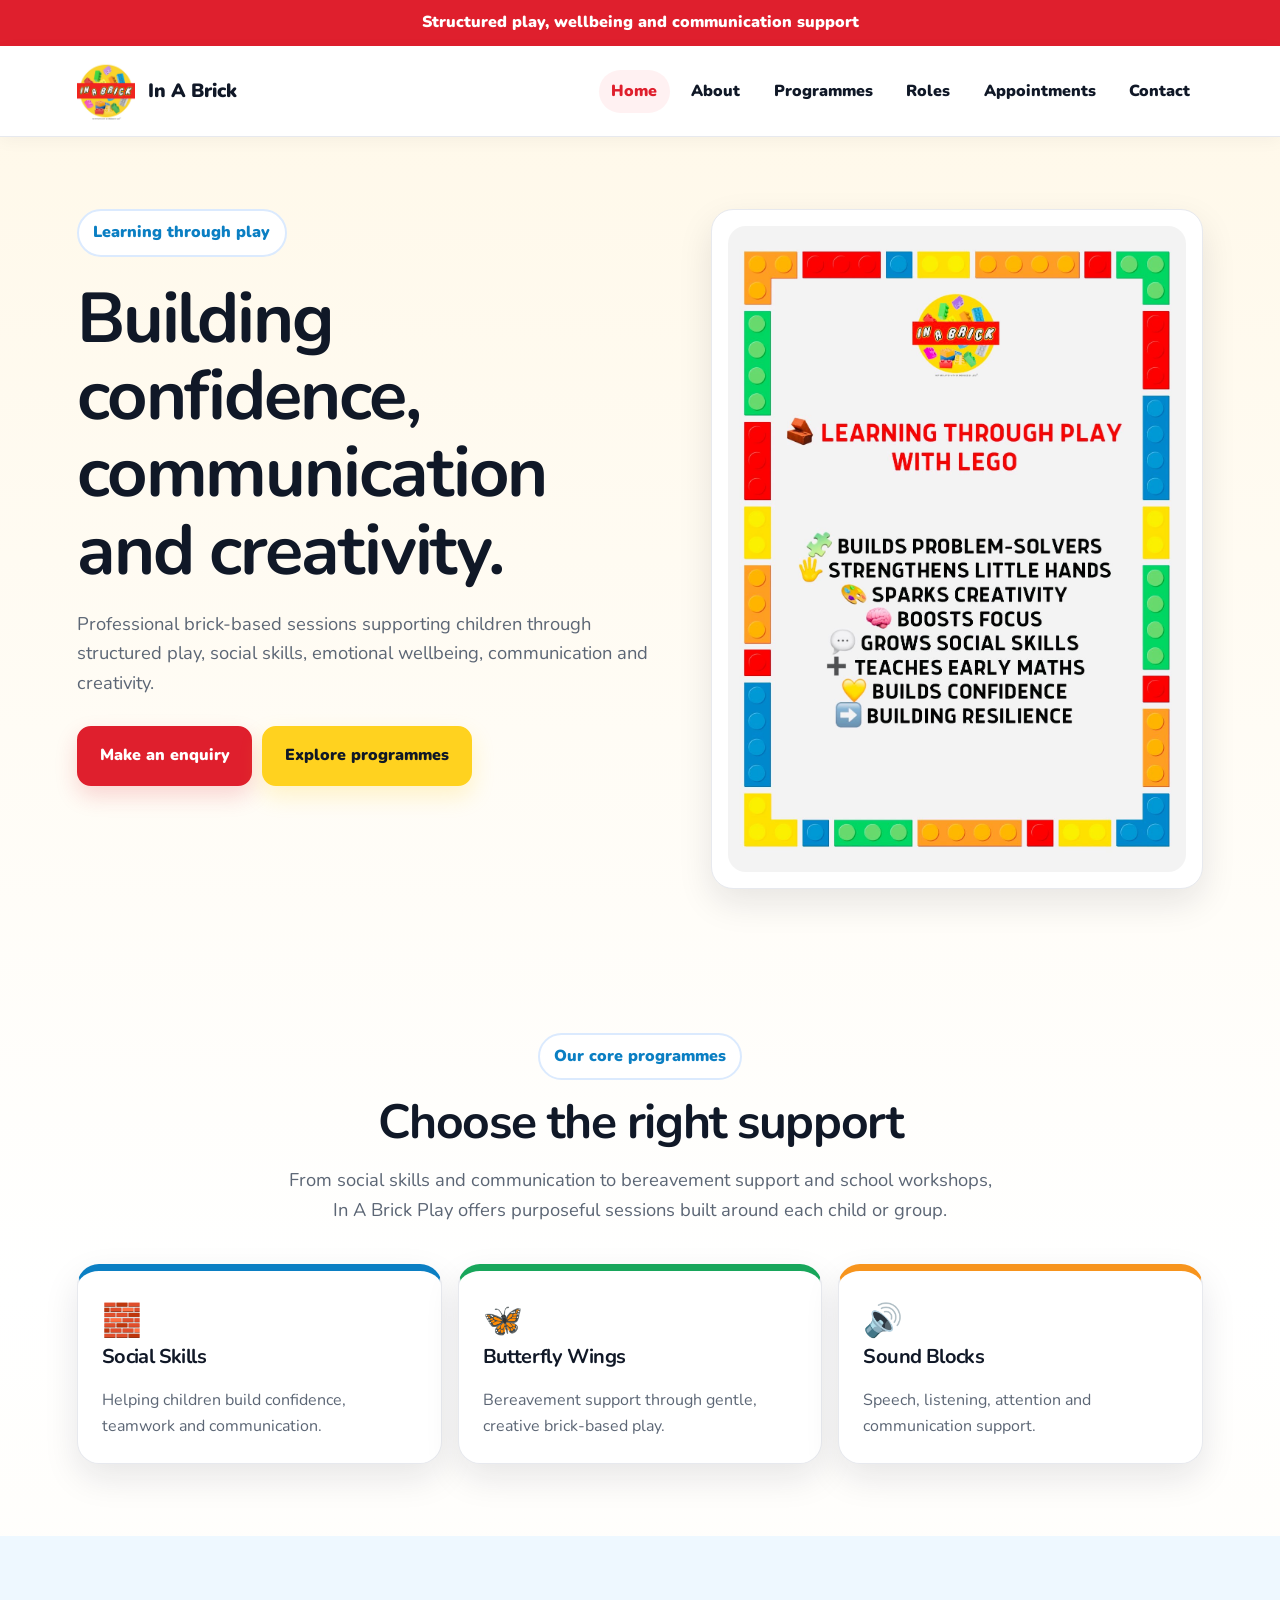
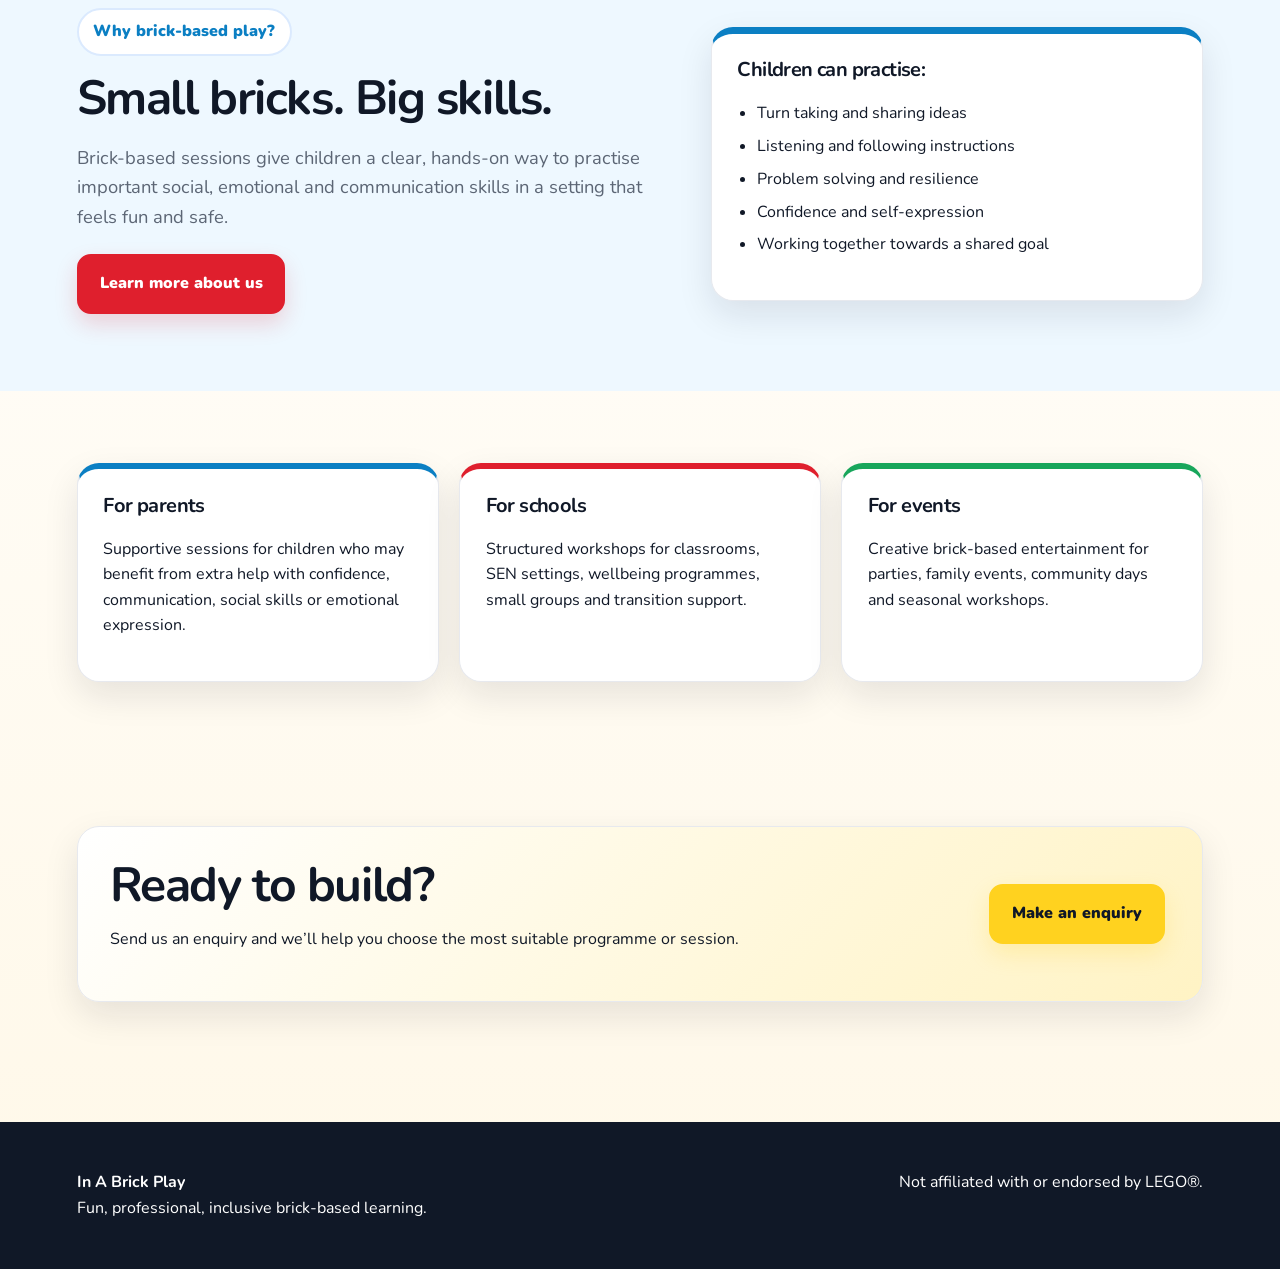
==== index.html @ c6fe09a6 "Update index.html" ====
<!doctype html>
<html lang="en">
<head>
  <title>In A Brick Play | Learning Through Play</title>
  <meta charset="utf-8">
  <meta name="viewport" content="width=device-width,initial-scale=1">
  <link rel="stylesheet" href="assets/style.css">
  <script defer src="assets/script.js"></script>
</head>

<body>
  <div class="topbar">Structured play, wellbeing and communication support</div>

  <nav class="nav">
    <a class="brand" href="index.html">
      <img src="assets/images/logo.jpg" alt="In A Brick logo">
      In A Brick
    </a>

    <div class="navlinks">
      <a class="active" href="index.html">Home</a>
      <a href="about.html">About</a>
      <a href="programmes.html">Programmes</a>
      <a href="roles.html">Roles</a>
      <a href="appointments.html">Appointments</a>
      <a href="contact.html">Contact</a>
    </div>
  </nav>

  <main>
    <section class="hero home-hero">
      <div class="hero-grid">
        <div>
          <span class="badge">Learning through play</span>
          <h1>Building confidence, communication and creativity.</h1>
          <p class="lead">
            Professional brick-based sessions supporting children through structured play,
            social skills, emotional wellbeing, communication and creativity.
          </p>

          <div class="booking-actions">
            <a class="btn" href="appointments.html">Make an enquiry</a>
            <a class="btn yellow" href="programmes.html">Explore programmes</a>
          </div>
        </div>

        <div class="hero-card">
          <img src="assets/images/benefits.jpg" alt="Learning through play with bricks">
        </div>
      </div>
    </section>

    <section class="section">
      <div class="wrap center">
        <span class="badge">Our core programmes</span>
        <h2>Choose the right support</h2>
        <p class="lead" style="margin:auto">
          From social skills and communication to bereavement support and school workshops,
          In A Brick Play offers purposeful sessions built around each child or group.
        </p>

        <div class="programme-card-grid">
          <a class="programme-card blue" href="programmes.html#social">
            <span>🧱</span>
            <h3>Social Skills</h3>
            <p>Helping children build confidence, teamwork and communication.</p>
          </a>

          <a class="programme-card green" href="programmes.html#butterfly">
            <span>🦋</span>
            <h3>Butterfly Wings</h3>
            <p>Bereavement support through gentle, creative brick-based play.</p>
          </a>

          <a class="programme-card orange" href="programmes.html#sound">
            <span>🔊</span>
            <h3>Sound Blocks</h3>
            <p>Speech, listening, attention and communication support.</p>
          </a>
        </div>
      </div>
    </section>

    <section class="section soft-blue">
      <div class="wrap detail-grid">
        <div>
          <span class="badge">Why brick-based play?</span>
          <h2>Small bricks. Big skills.</h2>
          <p class="lead">
            Brick-based sessions give children a clear, hands-on way to practise important
            social, emotional and communication skills in a setting that feels fun and safe.
          </p>

          <a class="btn" href="about.html">Learn more about us</a>
        </div>

        <div class="detail-panel">
          <h3>Children can practise:</h3>
          <ul class="clean">
            <li>Turn taking and sharing ideas</li>
            <li>Listening and following instructions</li>
            <li>Problem solving and resilience</li>
            <li>Confidence and self-expression</li>
            <li>Working together towards a shared goal</li>
          </ul>
        </div>
      </div>
    </section>

    <section class="section">
      <div class="wrap">
        <div class="grid">
          <div class="card">
            <h3>For parents</h3>
            <p>
              Supportive sessions for children who may benefit from extra help with
              confidence, communication, social skills or emotional expression.
            </p>
          </div>

          <div class="card">
            <h3>For schools</h3>
            <p>
              Structured workshops for classrooms, SEN settings, wellbeing programmes,
              small groups and transition support.
            </p>
          </div>

          <div class="card">
            <h3>For events</h3>
            <p>
              Creative brick-based entertainment for parties, family events, community days
              and seasonal workshops.
            </p>
          </div>
        </div>
      </div>
    </section>

    <section class="section">
      <div class="wrap cta">
        <div>
          <h2>Ready to build?</h2>
          <p>
            Send us an enquiry and we’ll help you choose the most suitable programme or session.
          </p>
        </div>

        <a class="btn yellow" href="appointments.html">Make an enquiry</a>
      </div>
    </section>
  </main>

  <footer class="footer">
    <div class="wrap">
      <div>
        <strong>In A Brick Play</strong><br>
        Fun, professional, inclusive brick-based learning.
      </div>
      <div>
        Not affiliated with or endorsed by LEGO®.
      </div>
    </div>
  </footer>
</body>
</html>
---- assets/style.css ----
@import url('https://fonts.googleapis.com/css2?family=Nunito:wght@400;600;700;800;900&display=swap');

:root{
  --red:#df1f2d;
  --blue:#0b7fc3;
  --yellow:#ffd21f;
  --green:#18a65b;
  --orange:#f7941d;
  --ink:#101827;
  --muted:#5c6675;
  --cream:#fff8e8;
  --white:#ffffff;
  --border:#e7e9ee;
  --shadow:0 14px 35px rgba(16,24,39,.10);
  --radius:22px;
}

*{box-sizing:border-box}

body{
  margin:0;
  font-family:'Nunito',Arial,sans-serif;
  color:var(--ink);
  background:linear-gradient(180deg,#fff8e8 0%,#ffffff 45%,#fff8e8 100%);
  line-height:1.6;
}

.topbar{
  background:var(--red);
  color:#fff;
  text-align:center;
  padding:.65rem 1rem;
  font-weight:900;
}

.nav{
  background:#fff;
  border-bottom:1px solid var(--border);
  padding:1rem 6%;
  display:flex;
  justify-content:space-between;
  align-items:center;
  position:sticky;
  top:0;
  z-index:10;
  box-shadow:0 4px 16px rgba(16,24,39,.04);
}

.brand{
  display:flex;
  align-items:center;
  gap:.8rem;
  color:var(--ink);
  text-decoration:none;
  font-size:1.2rem;
  font-weight:900;
}

.brand img{
  width:58px;
  height:58px;
  object-fit:contain;
}

.navlinks{
  display:flex;
  gap:.5rem;
  flex-wrap:wrap;
}

.navlinks a{
  color:var(--ink);
  text-decoration:none;
  font-weight:900;
  padding:.55rem .8rem;
  border-radius:999px;
}

.navlinks a:hover,
.navlinks .active{
  background:#fff1f2;
  color:var(--red);
}

.hero,
.section{
  padding:4.5rem 6%;
}

.wrap{
  max-width:1180px;
  margin:auto;
}

.center{text-align:center}

.hero-grid,
.booking-layout,
.contact-layout{
  display:grid;
  grid-template-columns:1.1fr .9fr;
  gap:2rem;
  align-items:start;
}

.grid{
  display:grid;
  grid-template-columns:repeat(3,1fr);
  gap:1.25rem;
}

.badge{
  display:inline-flex;
  background:#fff;
  color:var(--blue);
  border:2px solid #dbeafe;
  padding:.55rem .9rem;
  border-radius:999px;
  font-weight:900;
  margin-bottom:1rem;
}

h1,h2,h3{
  line-height:1.1;
  letter-spacing:-.03em;
}

h1{
  font-size:clamp(2.4rem,5.5vw,4.8rem);
  margin:.5rem 0 1rem;
}

h2{
  font-size:clamp(1.9rem,4vw,3rem);
  margin:0 0 1rem;
}

h3{
  font-size:1.25rem;
  margin-top:0;
}

.lead{
  color:var(--muted);
  font-size:1.15rem;
  max-width:720px;
}

.btn{
  display:inline-flex;
  align-items:center;
  justify-content:center;
  padding:.95rem 1.3rem;
  border-radius:14px;
  background:var(--red);
  color:#fff;
  text-decoration:none;
  font-weight:900;
  border:2px solid var(--red);
  box-shadow:0 10px 22px rgba(223,31,45,.18);
  margin:.3rem .35rem .3rem 0;
  cursor:pointer;
}

.btn.yellow{
  background:var(--yellow);
  color:var(--ink);
  border-color:var(--yellow);
  box-shadow:0 10px 22px rgba(255,210,31,.22);
}

.btn:hover{
  transform:translateY(-2px);
}

.card,
.hero-card,
.cta,
.enquiry-form,
.note{
  background:var(--white);
  border:1px solid var(--border);
  border-radius:var(--radius);
  box-shadow:var(--shadow);
}

.card{
  padding:1.6rem;
  border-top:6px solid var(--blue);
}

.card:nth-child(2){border-top-color:var(--red)}
.card:nth-child(3){border-top-color:var(--green)}
.card:nth-child(4){border-top-color:var(--yellow)}
.card:nth-child(5){border-top-color:var(--orange)}
.card:nth-child(6){border-top-color:var(--blue)}

.feature-card{
  border-top-color:var(--yellow);
}

.hero-card{
  padding:1rem;
  overflow:hidden;
}

.hero-card img,
main img{
  width:100%;
  height:auto;
  display:block;
  border-radius:18px;
}

.cta{
  padding:2rem;
  display:flex;
  justify-content:space-between;
  align-items:center;
  gap:1.5rem;
  background:linear-gradient(135deg,#ffffff,#fff3c4);
}

.note{
  background:#fff7d6;
  border-left:6px solid var(--yellow);
  padding:1rem 1.2rem;
  border-radius:16px;
  max-width:760px;
  margin-top:1.5rem;
}

.booking-actions{
  margin:1.5rem 0;
}

.clean{
  padding-left:1.2rem;
}

.clean li{
  margin:.45rem 0;
}

.contact-list{
  display:grid;
  gap:.9rem;
  margin:1.75rem 0;
}

.contact-pill{
  display:flex;
  align-items:center;
  gap:1rem;
  background:#fff;
  border:1px solid var(--border);
  border-radius:18px;
  padding:1rem;
  text-decoration:none;
  color:var(--ink);
  box-shadow:0 10px 24px rgba(16,24,39,.07);
  max-width:560px;
  font-weight:800;
}

.contact-pill:hover{
  transform:translateY(-2px);
  border-color:var(--red);
}

.icon{
  width:38px;
  height:38px;
  border-radius:50%;
  display:inline-flex;
  align-items:center;
  justify-content:center;
  background:#fff1f2;
  color:var(--red);
  font-weight:900;
  flex:none;
}

.enquiry-form{
  max-width:860px;
  margin:3rem auto 0;
  padding:2rem;
}

.form-grid{
  display:grid;
  grid-template-columns:1fr 1fr;
  gap:1rem;
}

.enquiry-form input,
.enquiry-form select,
.enquiry-form textarea{
  width:100%;
  border:1px solid var(--border);
  border-radius:14px;
  padding:.95rem 1rem;
  font-family:inherit;
  font-size:1rem;
  background:#fff;
}

.enquiry-form textarea{
  min-height:140px;
  resize:vertical;
  grid-column:1 / -1;
}

.enquiry-form button{
  width:100%;
  margin-top:1rem;
}

.footer{
  background:var(--ink);
  color:#fff;
  padding:3rem 6%;
  margin-top:3rem;
}

.footer .wrap{
  display:flex;
  justify-content:space-between;
  gap:2rem;
  flex-wrap:wrap;
}

.footer a{
  color:#fff;
}

.social-links{
  display:flex;
  flex-wrap:wrap;
  gap:.75rem;
  margin-top:1rem;
}

.social-link{
  background:rgba(255,255,255,.08);
  border:1px solid rgba(255,255,255,.16);
  color:#fff;
  text-decoration:none;
  padding:.65rem .9rem;
  border-radius:999px;
  font-weight:800;
}

@media(max-width:800px){
  .nav{
    position:relative;
    flex-direction:column;
    align-items:flex-start;
    padding:1rem 1.25rem;
  }

  .brand img{
    width:46px;
    height:46px;
  }

  .navlinks{
    width:100%;
    display:grid;
    grid-template-columns:repeat(2,1fr);
    gap:.45rem;
  }

  .navlinks a{
    padding:.45rem 0;
  }

  .hero,
  .section{
    padding:3rem 1.25rem;
  }

  .hero-grid,
  .booking-layout,
  .contact-layout,
  .grid,
  .form-grid{
    grid-template-columns:1fr;
  }

  h1{font-size:2.45rem}
  h2{font-size:2rem}

  .cta{
    flex-direction:column;
    align-items:flex-start;
  }

  .enquiry-form{
    padding:1.4rem;
  }
}
.programme-highlight {
  padding-top: 3rem;
  padding-bottom: 3rem;
}

.programme-feature {
  display: grid;
  grid-template-columns: 1fr 0.85fr;
  gap: 2rem;
  align-items: center;
}

.butterfly {
  background: linear-gradient(135deg, #f0f8ff 0%, #fff8e8 45%, #fff3c4 100%);
}

.badge.blue {
  color: var(--blue);
  border-color: #bfdbfe;
  background: #eff6ff;
}

.mini-grid {
  display: flex;
  flex-wrap: wrap;
  gap: 0.65rem;
  margin: 1.5rem 0;
}

.mini-card {
  background: #ffffff;
  border: 1px solid var(--border);
  border-radius: 999px;
  padding: 0.6rem 0.9rem;
  font-weight: 900;
  box-shadow: 0 8px 18px rgba(16,24,39,.07);
}

.sound-card {
  border-top-color: var(--blue);
  background: linear-gradient(180deg, #ffffff 0%, #eef8ff 100%);
}

@media(max-width:800px) {
  .programme-feature {
    grid-template-columns: 1fr;
  }
}
.programme-card-grid{
  display:grid;
  grid-template-columns:repeat(3,1fr);
  gap:1rem;
  margin-top:2.5rem;
}

.programme-card{
  background:#fff;
  border:1px solid var(--border);
  border-radius:22px;
  padding:1.5rem;
  text-align:left;
  text-decoration:none;
  color:var(--ink);
  box-shadow:var(--shadow);
  border-top:7px solid var(--blue);
}

.programme-card span{
  font-size:2rem;
}

.programme-card p{
  color:var(--muted);
  margin-bottom:0;
}

.programme-card:hover{
  transform:translateY(-3px);
}

.programme-card.green{border-top-color:var(--green)}
.programme-card.orange{border-top-color:var(--orange)}
.programme-card.yellow{border-top-color:var(--yellow)}
.programme-card.red{border-top-color:var(--red)}
.programme-card.navy{border-top-color:var(--ink)}

.programme-detail{
  padding-top:3.5rem;
  padding-bottom:3.5rem;
}

.detail-grid{
  display:grid;
  grid-template-columns:1.1fr .9fr;
  gap:2rem;
  align-items:center;
}

.detail-panel{
  background:#fff;
  border:1px solid var(--border);
  border-radius:22px;
  padding:1.6rem;
  box-shadow:var(--shadow);
  border-top:7px solid var(--blue);
}

.orange-panel{
  border-top-color:var(--orange);
}

.soft-blue{
  background:#eef8ff;
}

.soft-yellow{
  background:#fff8df;
}

.poster-frame{
  max-width:360px;
  margin:0 auto;
  background:#fff;
  padding:.8rem;
  border-radius:22px;
  box-shadow:var(--shadow);
  border:1px solid var(--border);
}

.poster-frame img{
  width:100%;
  height:auto;
  border-radius:16px;
  display:block;
}

.resource-grid{
  display:grid;
  grid-template-columns:repeat(2,1fr);
  gap:.75rem;
  margin:1.5rem 0;
}

.resource-grid div{
  background:#fff;
  border:1px solid var(--border);
  border-radius:14px;
  padding:.85rem 1rem;
  font-weight:900;
}

@media(max-width:800px){
  .programme-card-grid,
  .detail-grid,
  .resource-grid{
    grid-template-columns:1fr;
  }

  .poster-frame{
    max-width:300px;
  }
}
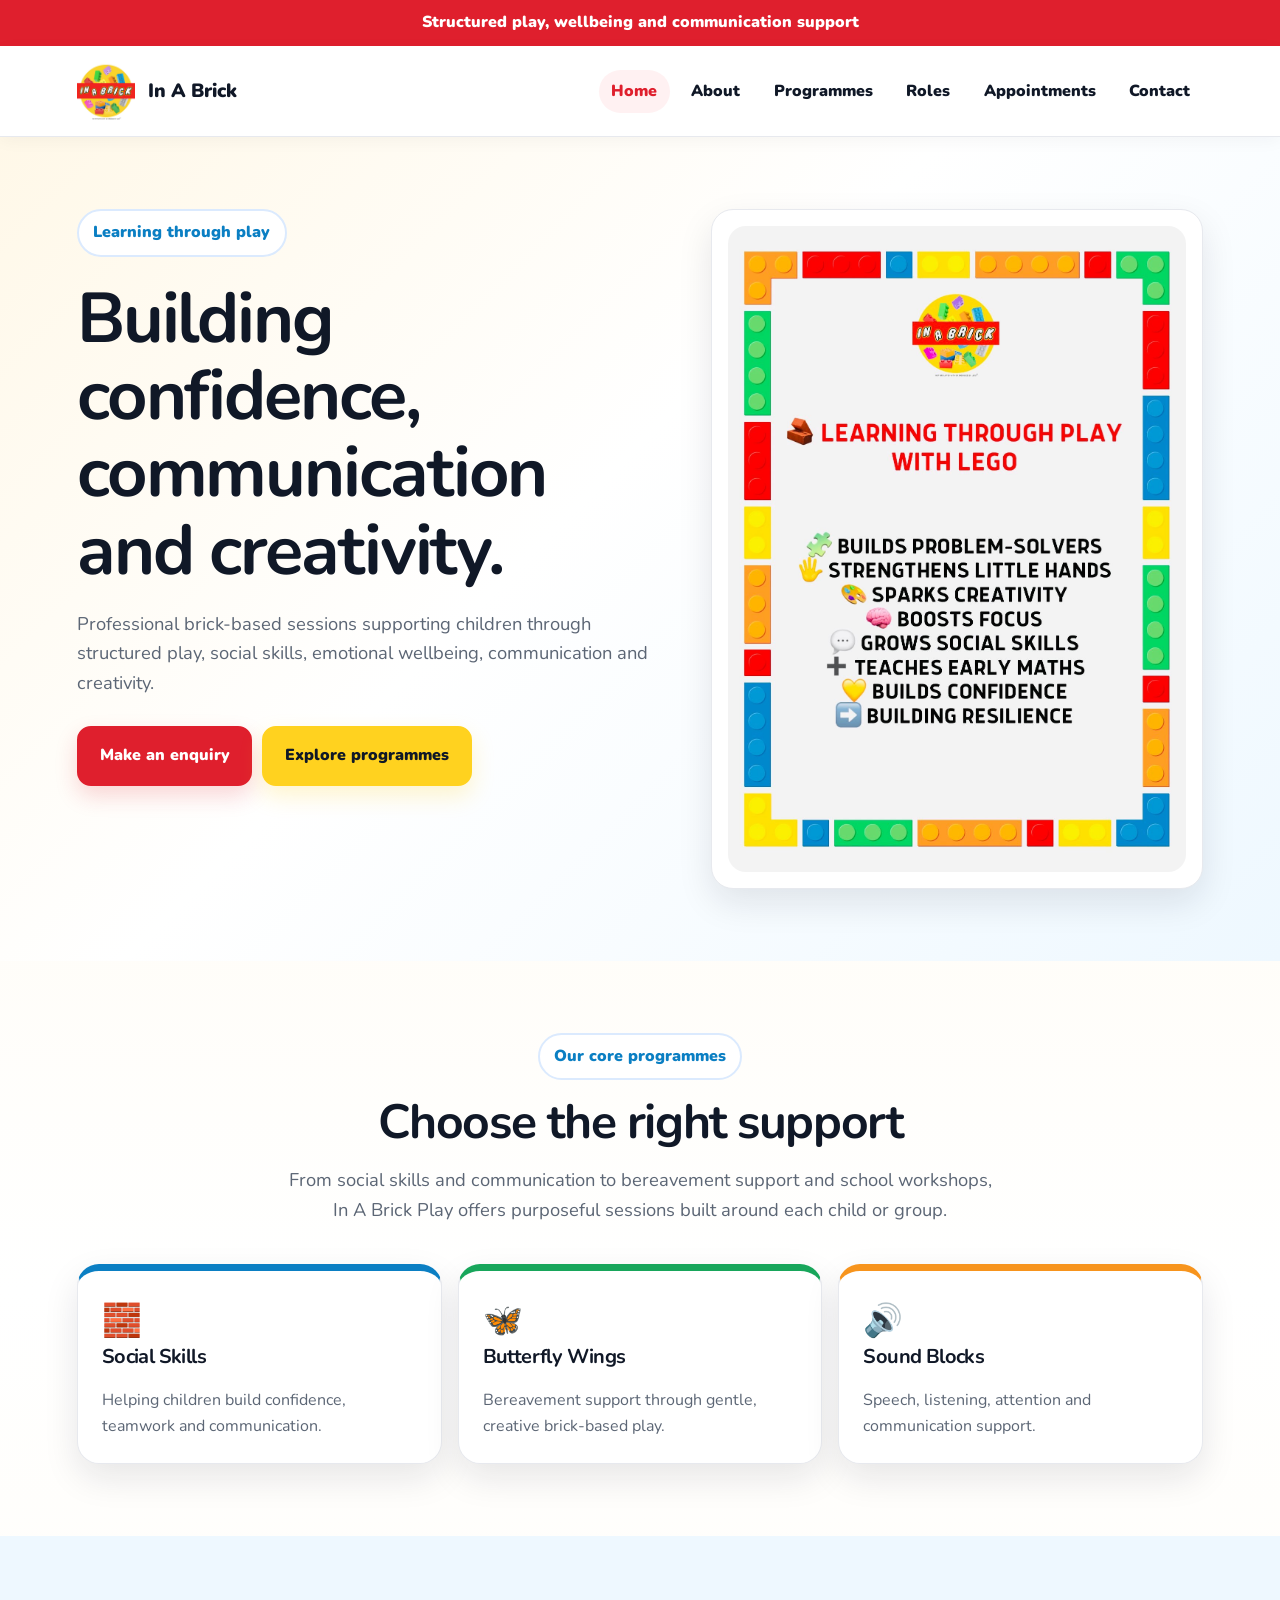
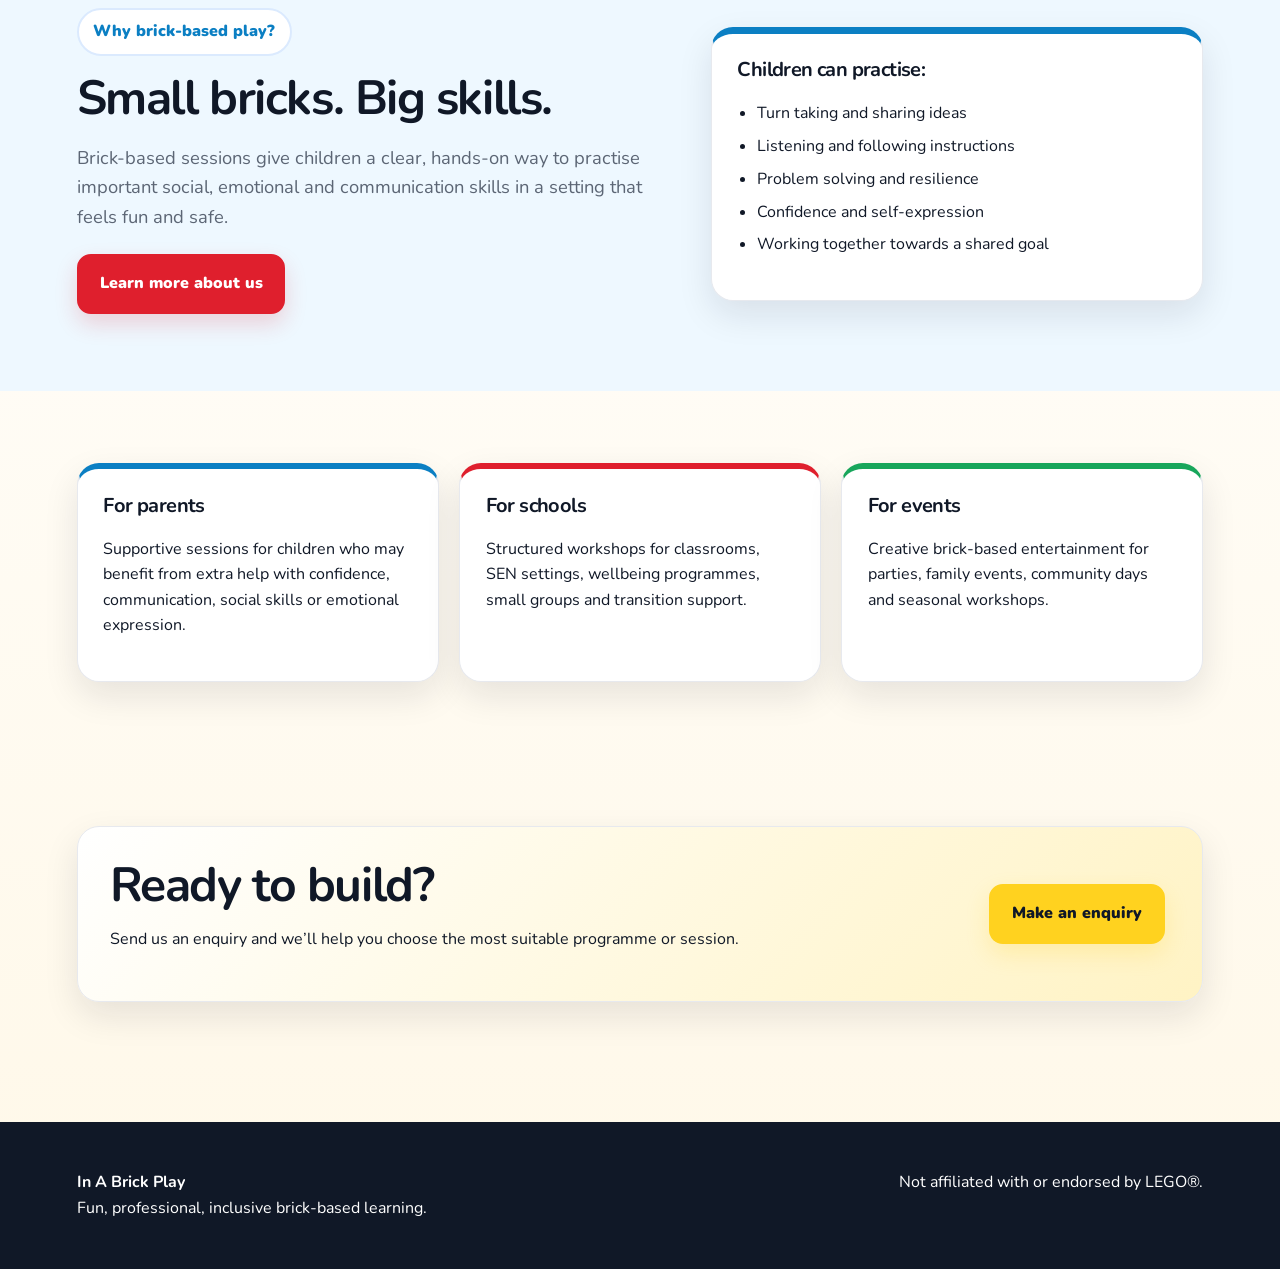
==== commit d1827e9a: "Add favicon link to index.html" ====
--- a/index.html
+++ b/index.html
@@ -1,6 +1,7 @@
 <!doctype html>
 <html lang="en">
 <head>
+<link rel="icon" href="favicon.ico" type="image/x-icon">  
   <title>In A Brick Play | Learning Through Play</title>
   <meta charset="utf-8">
   <meta name="viewport" content="width=device-width,initial-scale=1">
--- a/assets/style.css
+++ b/assets/style.css
@@ -371,9 +371,15 @@
     gap:.45rem;
   }
 
-  .navlinks a{
-    padding:.45rem 0;
-  }
+ .navlinks a{
+  display:flex;
+  justify-content:center;
+  align-items:center;
+  padding:12px 16px;
+  text-align:center;
+  border-radius:14px;
+  min-height:46px;
+}
 
   .hero,
   .section{
@@ -562,3 +568,36 @@
     max-width:300px;
   }
 }
+.home-hero {
+  background: linear-gradient(135deg, #fff8e8 0%, #ffffff 45%, #eef8ff 100%);
+}
+
+.home-hero .hero-card {
+  max-width: 520px;
+  margin-left: auto;
+}
+
+@media(max-width:800px){
+  .home-hero .hero-card {
+    max-width: 100%;
+    margin-left: 0;
+  }
+}
+@media (max-width:800px){
+
+.booking-actions{
+    display:grid;
+    grid-template-columns:1fr 1fr;
+    gap:12px;
+    margin-top:2rem;
+}
+
+.booking-actions .btn{
+    margin:0;
+    width:100%;
+    padding:15px 12px;
+    font-size:.95rem;
+    text-align:center;
+}
+
+}
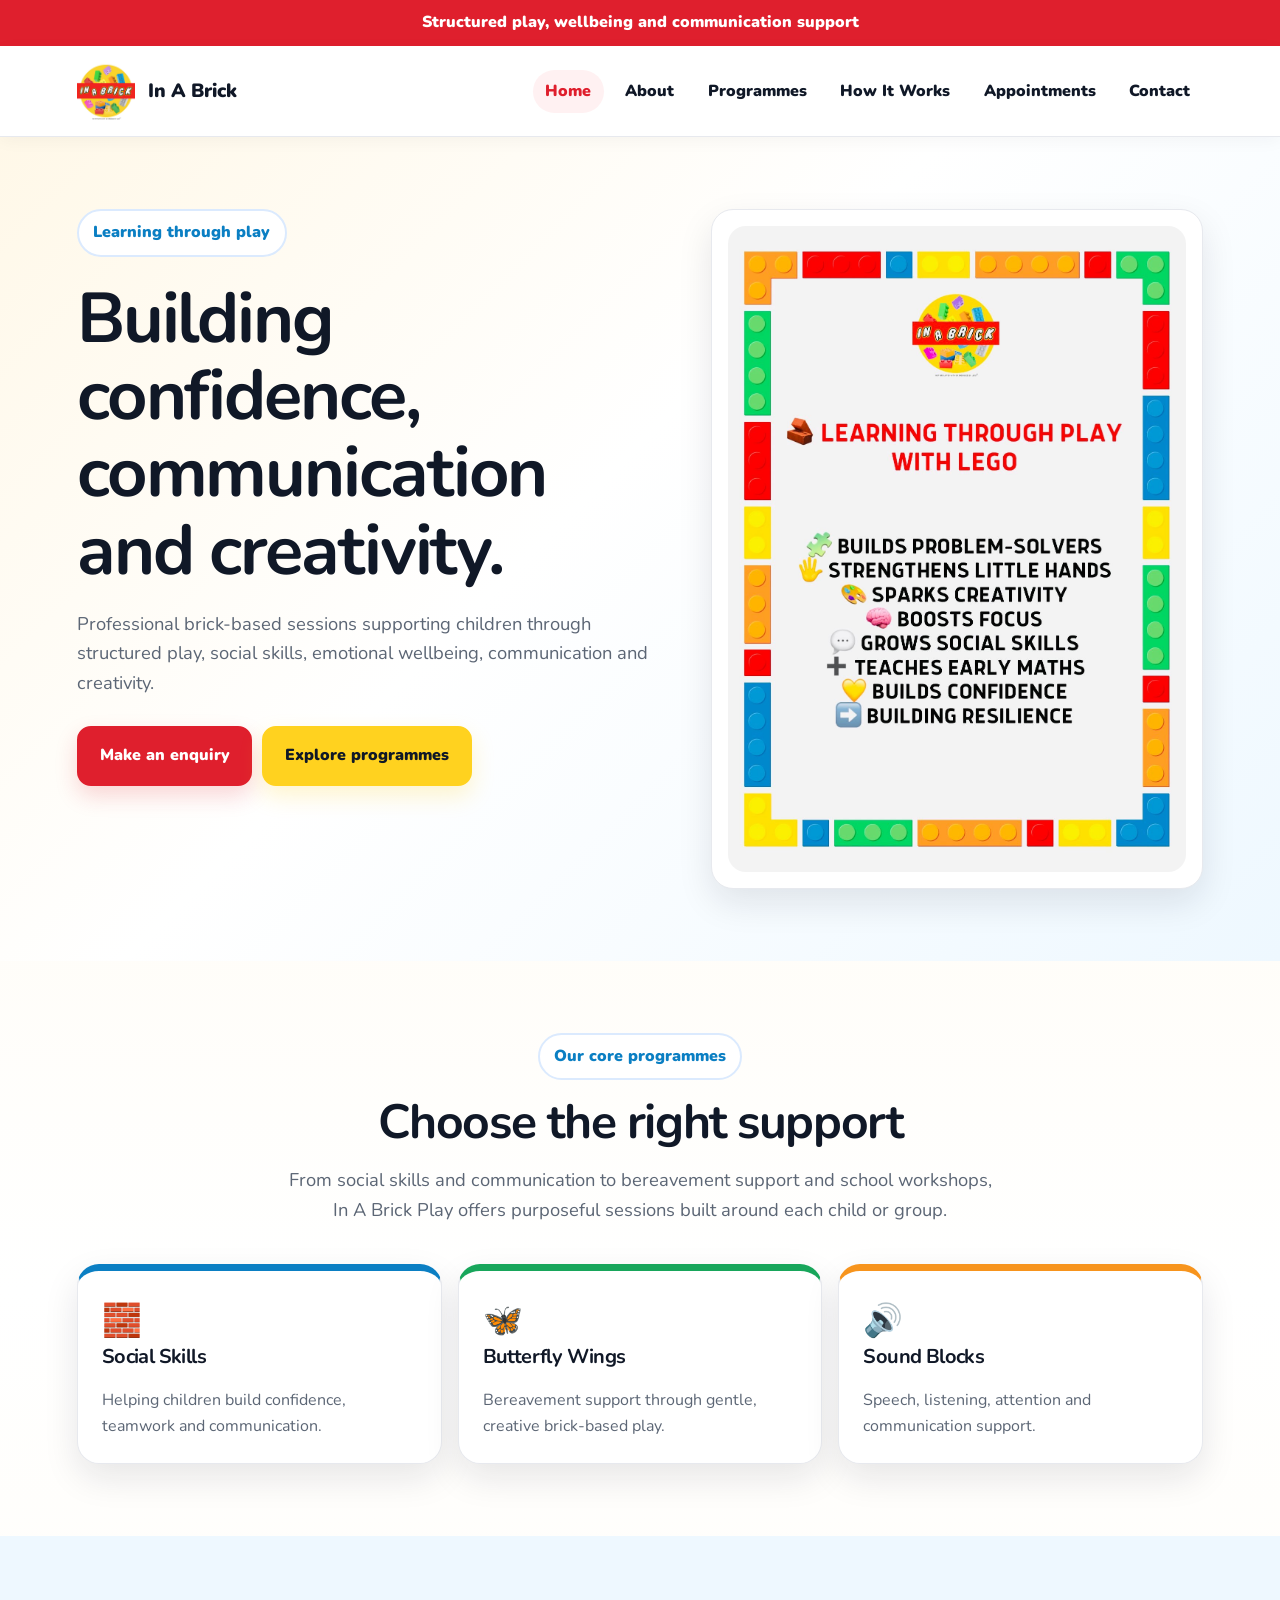
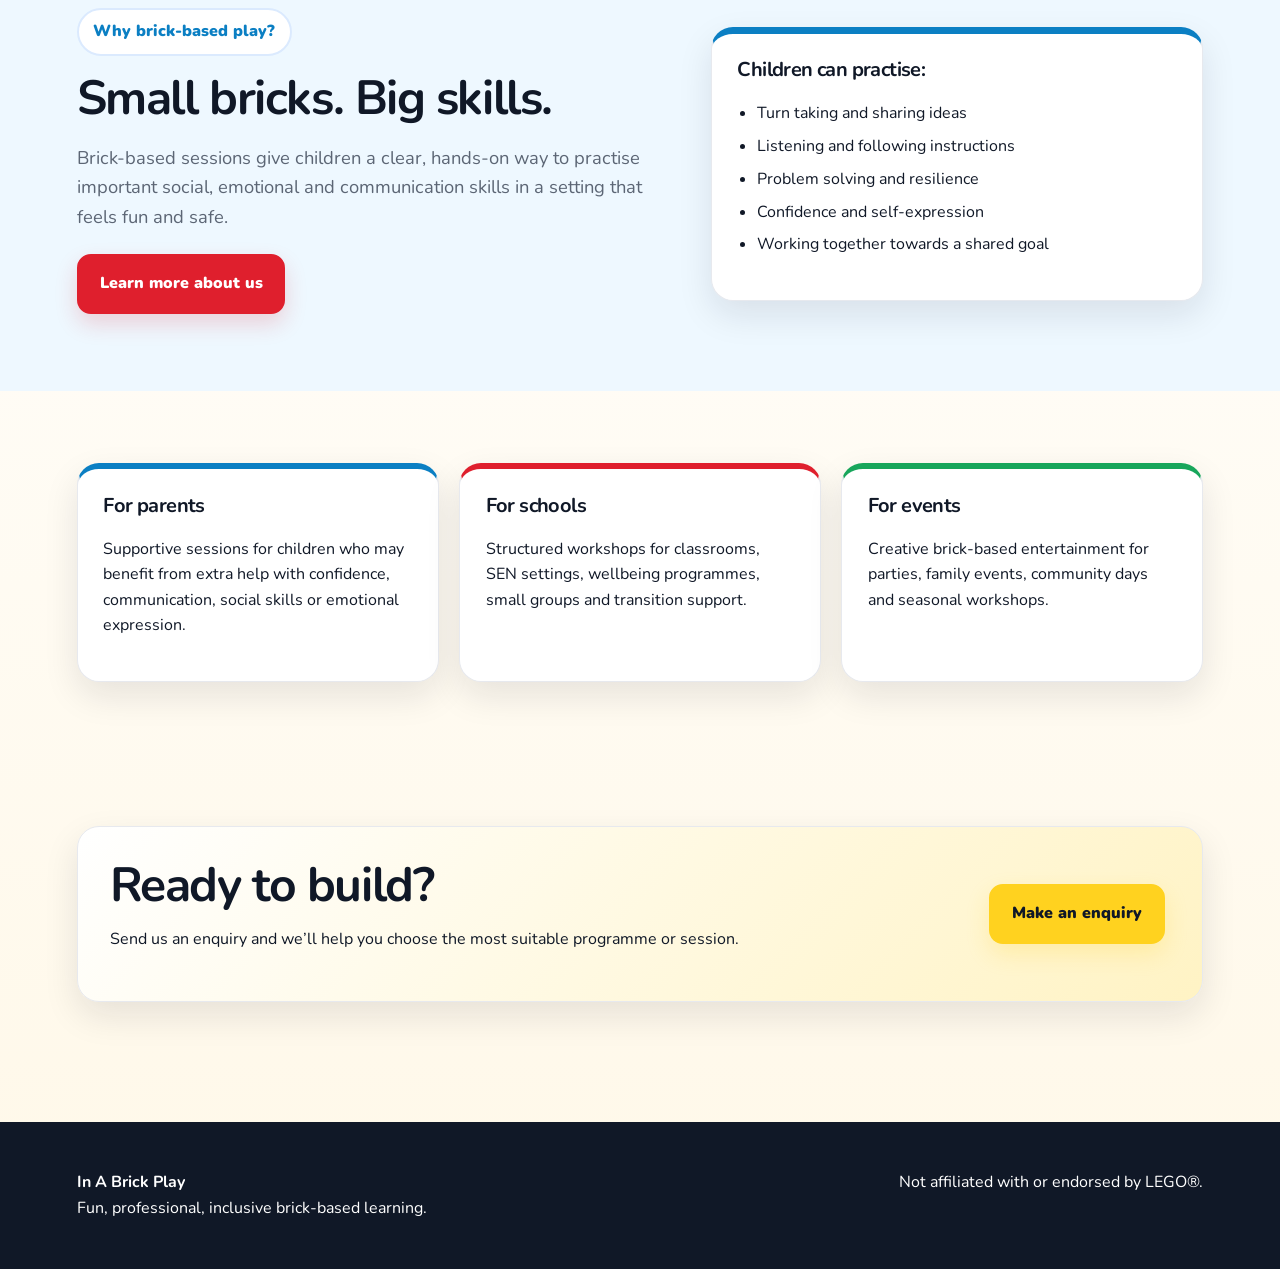
==== commit 3323443c: "Rename 'Roles' link to 'How It Works'" ====
--- a/index.html
+++ b/index.html
@@ -1,7 +1,7 @@
 <!doctype html>
 <html lang="en">
 <head>
-<link rel="icon" href="favicon.ico" type="image/x-icon">  
+<link rel="icon" href="favicon.png" type="image/x-icon">  
   <title>In A Brick Play | Learning Through Play</title>
   <meta charset="utf-8">
   <meta name="viewport" content="width=device-width,initial-scale=1">
@@ -22,7 +22,7 @@
       <a class="active" href="index.html">Home</a>
       <a href="about.html">About</a>
       <a href="programmes.html">Programmes</a>
-      <a href="roles.html">Roles</a>
+      <a href="roles.html">How It Works</a>
       <a href="appointments.html">Appointments</a>
       <a href="contact.html">Contact</a>
     </div>
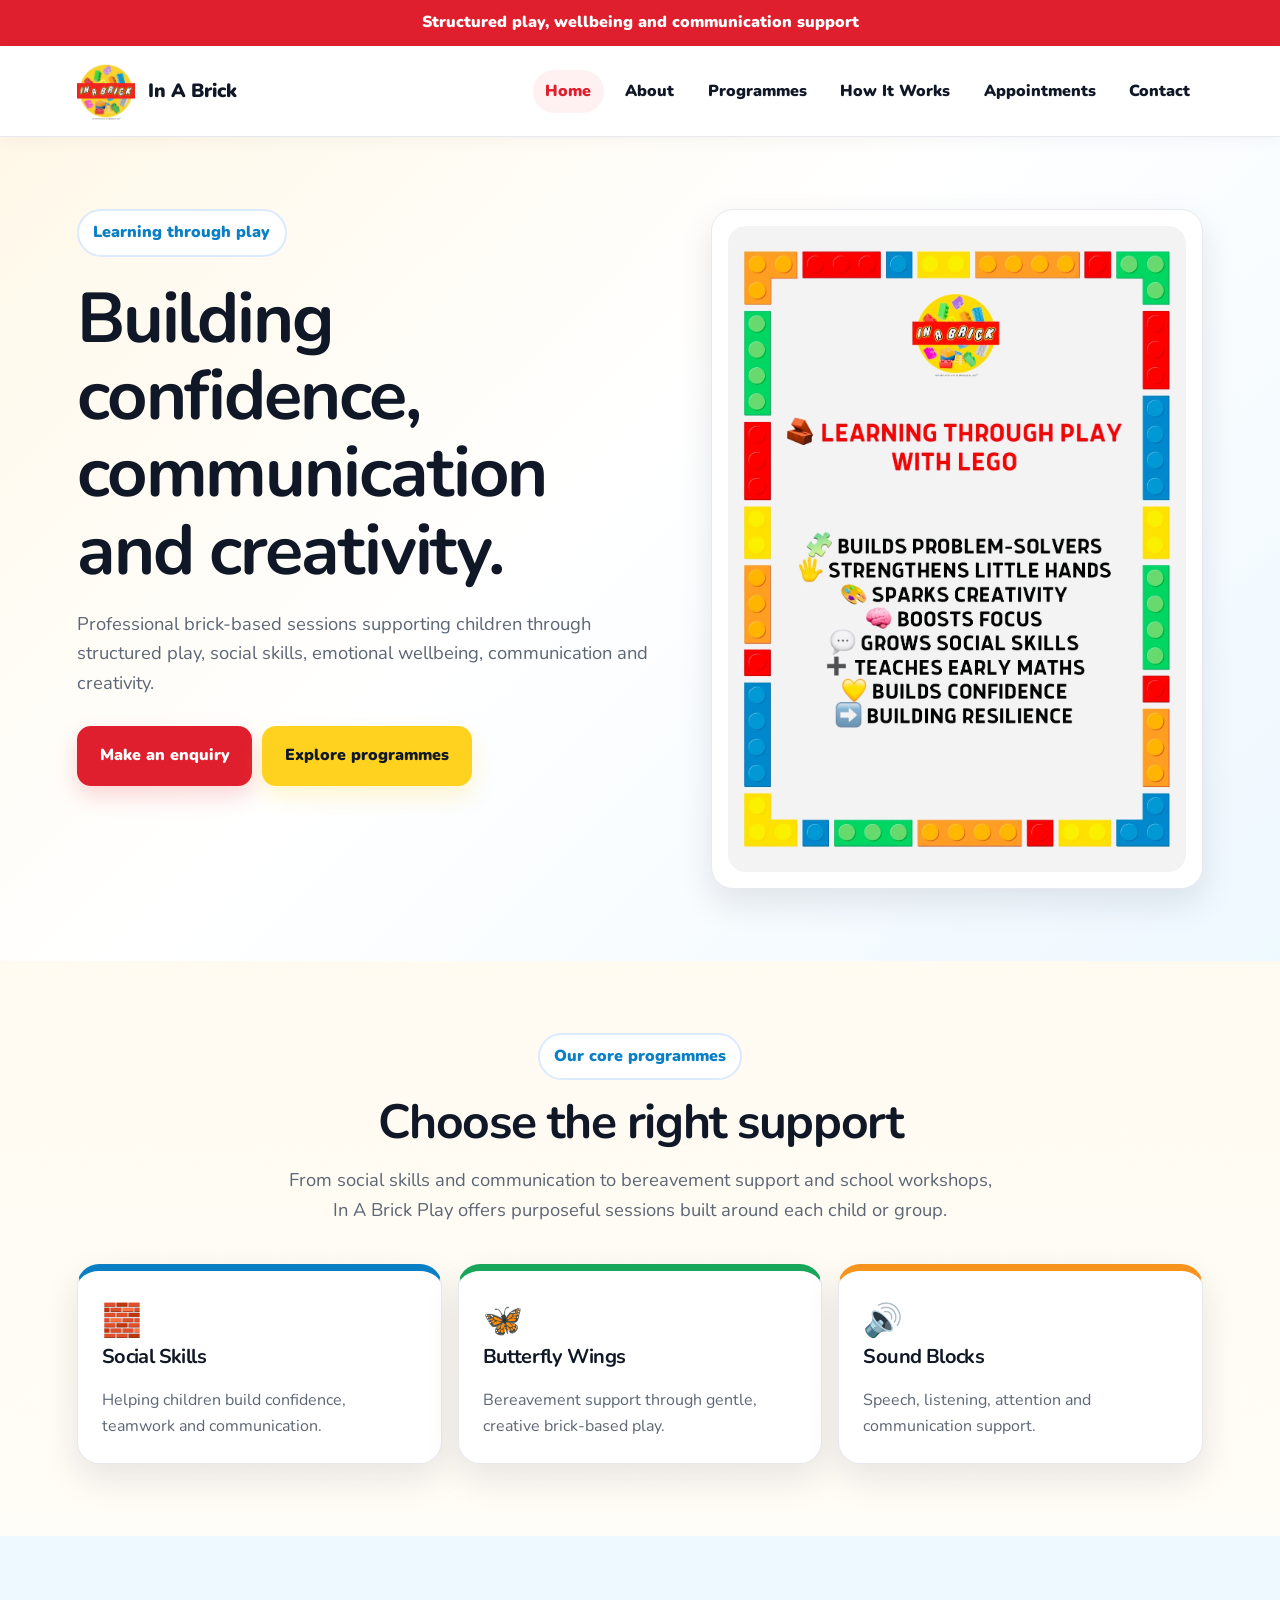
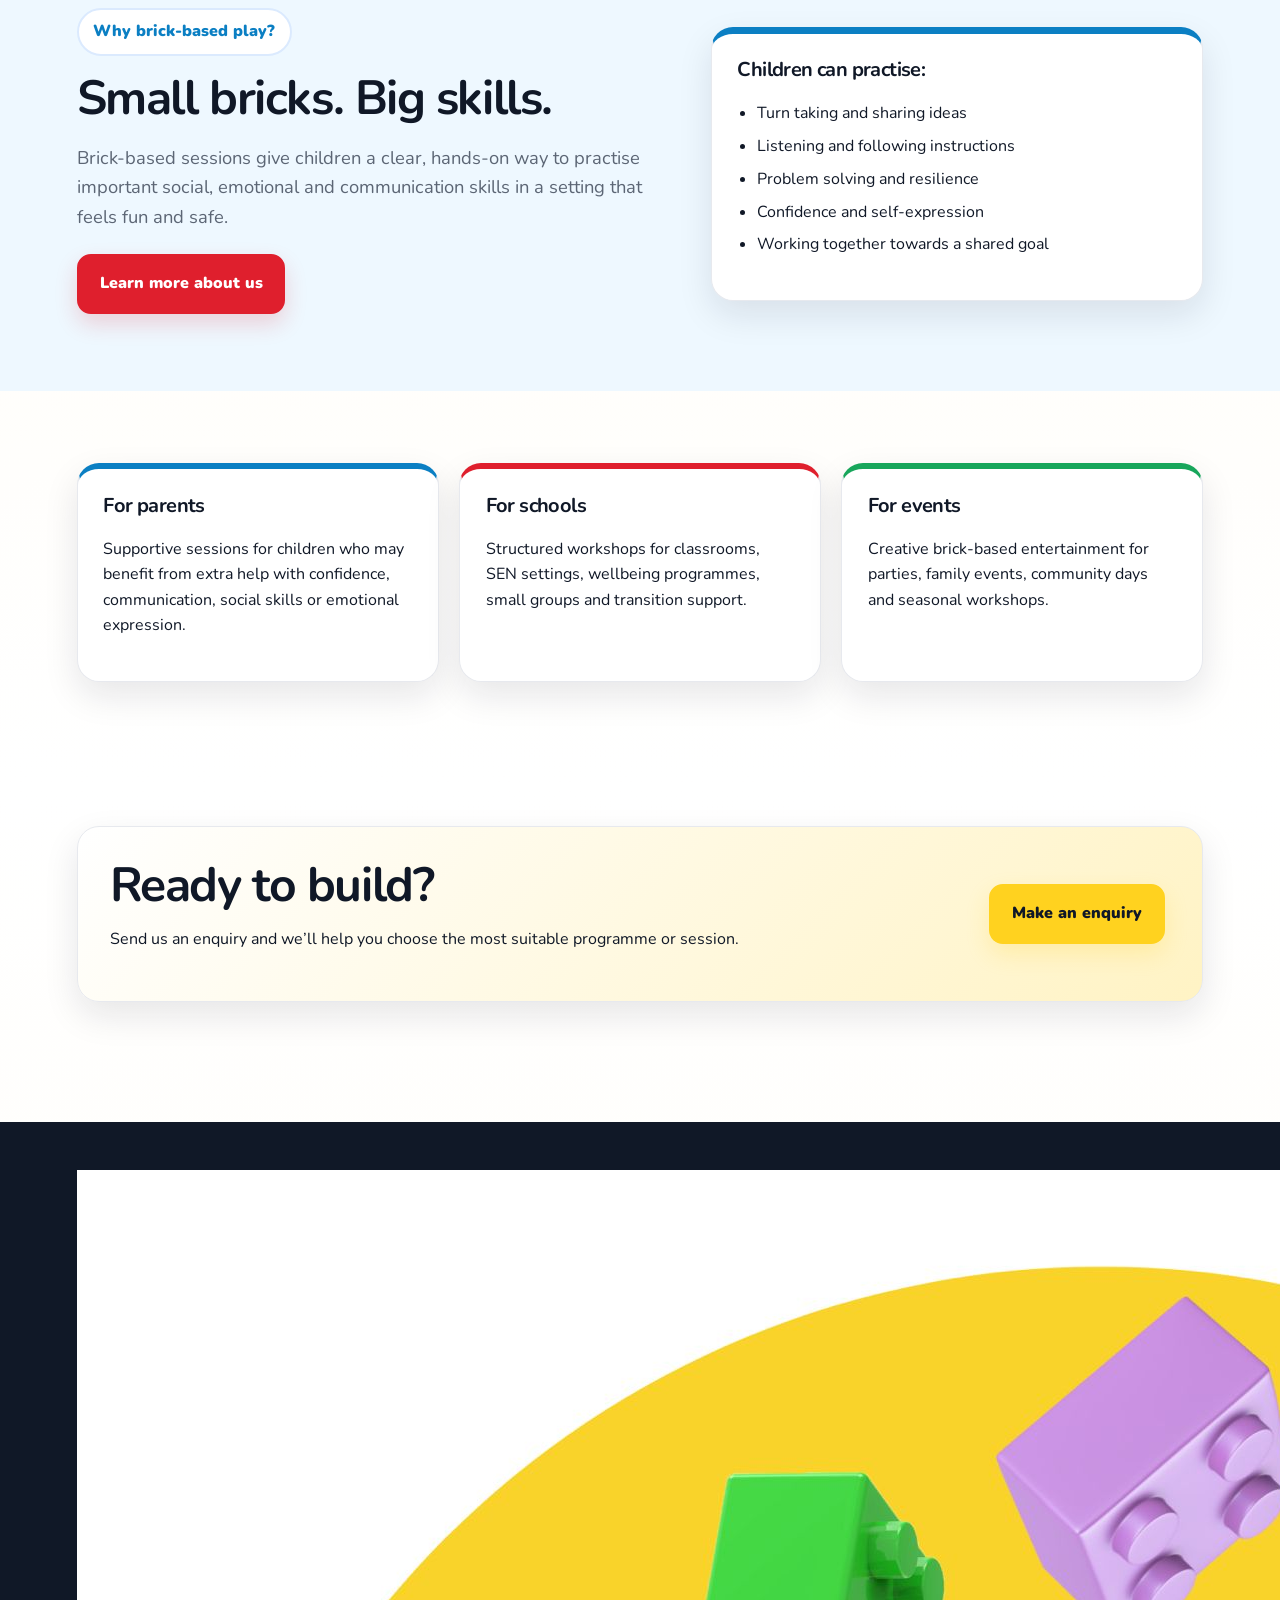
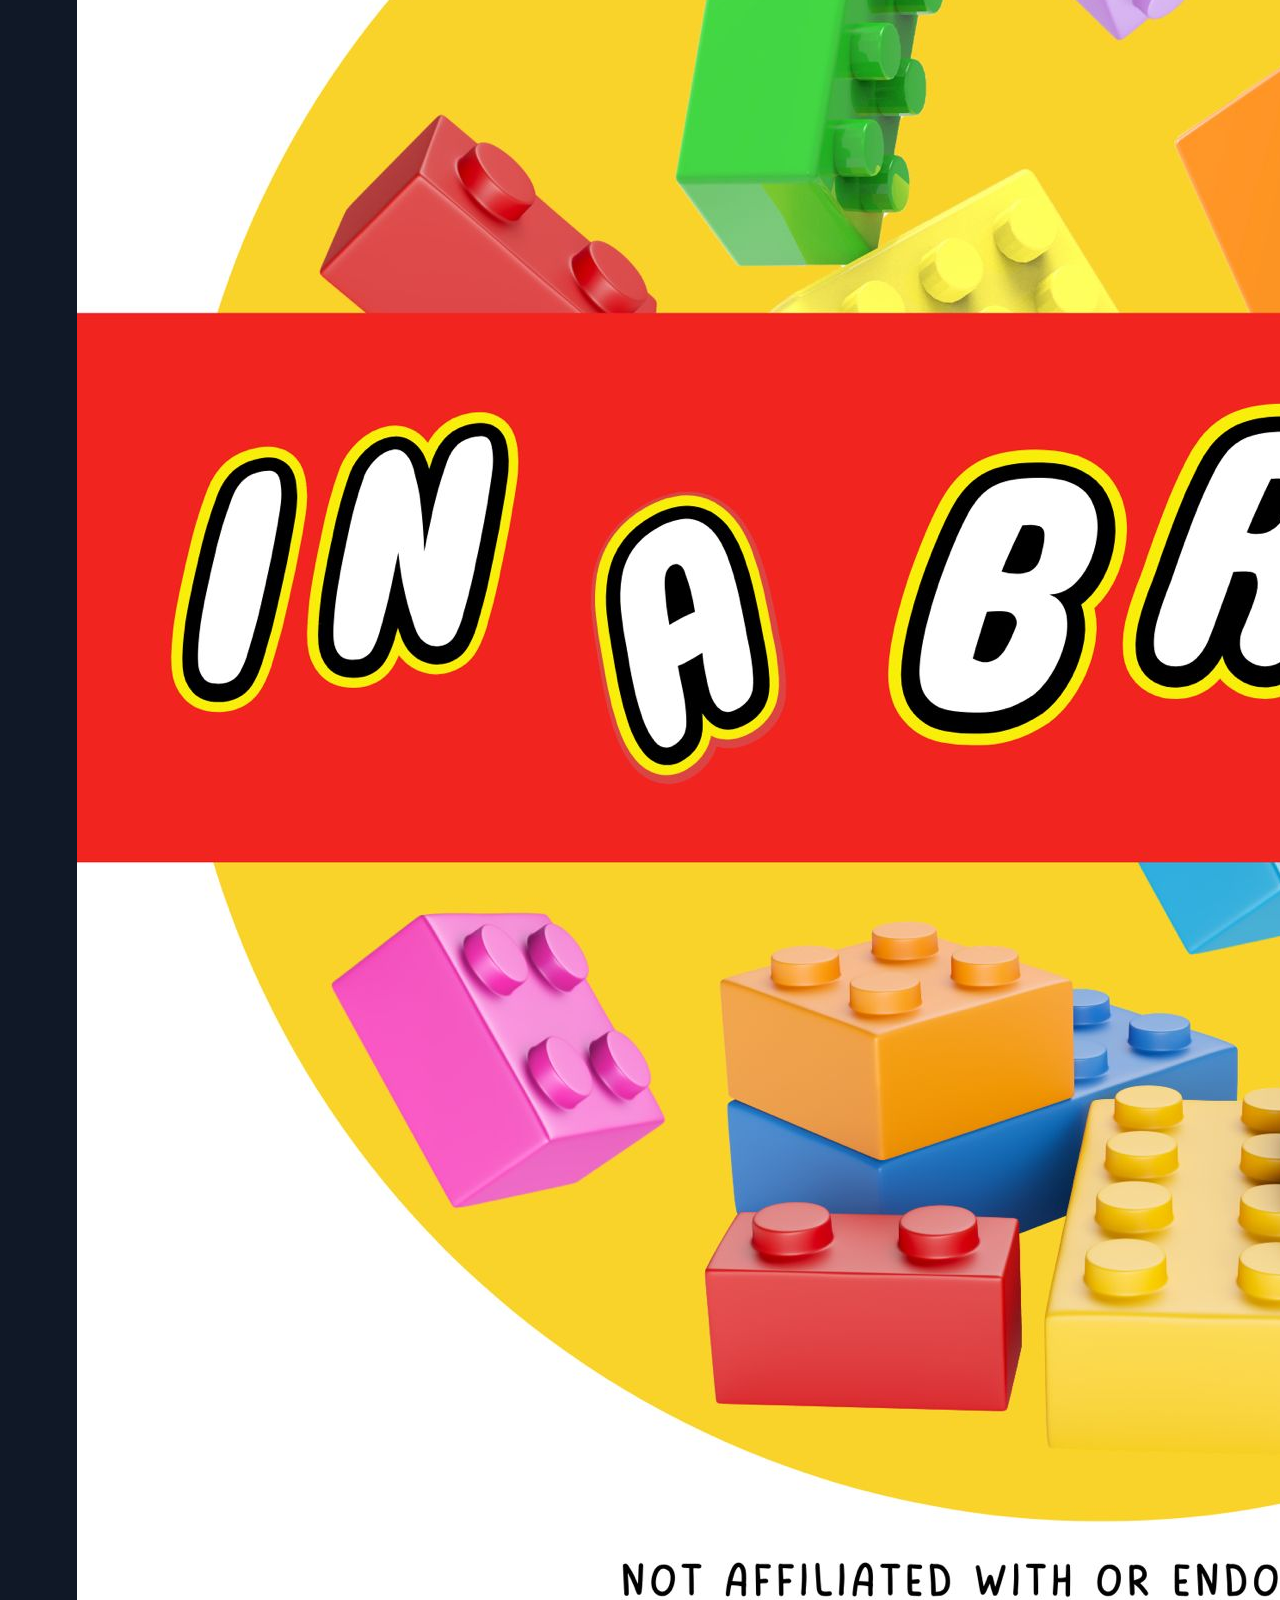
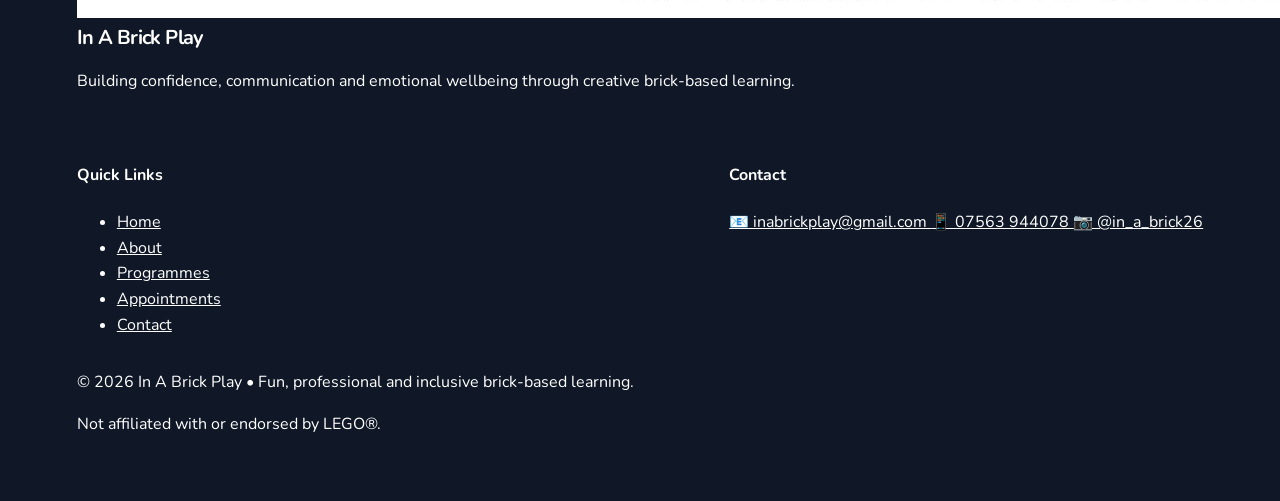
==== commit 2802058c: "Revamp footer with new content and structure Updated footer section with new branding, links, and co" ====
--- a/index.html
+++ b/index.html
@@ -1,8 +1,9 @@
 <!doctype html>
 <html lang="en">
 <head>
-<link rel="icon" href="favicon.png" type="image/x-icon">  
-  <title>In A Brick Play | Learning Through Play</title>
+<link rel="icon" type="image/png" sizes="32x32" href="/favicon.png?v=2">
+<link rel="shortcut icon" href="/favicon.png?v=2">
+<link rel="apple-touch-icon" href="/favicon.png?v=2">  <title>In A Brick Play | Learning Through Play</title>
   <meta charset="utf-8">
   <meta name="viewport" content="width=device-width,initial-scale=1">
   <link rel="stylesheet" href="assets/style.css">
@@ -153,15 +154,75 @@
   </main>
 
   <footer class="footer">
-    <div class="wrap">
-      <div>
-        <strong>In A Brick Play</strong><br>
-        Fun, professional, inclusive brick-based learning.
-      </div>
-      <div>
-        Not affiliated with or endorsed by LEGO®.
-      </div>
-    </div>
-  </footer>
-</body>
+
+<div class="footer-top"></div>
+
+<div class="wrap footer-grid">
+
+<div class="footer-brand">
+
+<img src="assets/images/logo.jpg" alt="In A Brick">
+
+<h3>In A Brick Play</h3>
+
+<p>
+Building confidence, communication and emotional wellbeing
+through creative brick-based learning.
+</p>
+
+</div>
+
+
+<div>
+
+<h4>Quick Links</h4>
+
+<ul class="footer-links">
+<li><a href="index.html">Home</a></li>
+<li><a href="about.html">About</a></li>
+<li><a href="programmes.html">Programmes</a></li>
+<li><a href="appointments.html">Appointments</a></li>
+<li><a href="contact.html">Contact</a></li>
+</ul>
+
+</div>
+
+
+<div>
+
+<h4>Contact</h4>
+
+<div class="footer-contact">
+
+<a href="mailto:inabrickplay@gmail.com">
+📧 inabrickplay@gmail.com
+</a>
+
+<a href="https://wa.me/447563944078">
+📱 07563 944078
+</a>
+
+<a href="https://instagram.com/in_a_brick26">
+📷 @in_a_brick26
+</a>
+
+</div>
+
+</div>
+
+</div>
+
+<div class="footer-bottom">
+
+<p>
+© 2026 In A Brick Play • Fun, professional and inclusive brick-based learning.
+</p>
+
+<p>
+Not affiliated with or endorsed by LEGO®.
+</p>
+
+</div>
+
+</footer>
 </html>
--- a/assets/style.css
+++ b/assets/style.css
@@ -601,3 +601,27 @@
 }
 
 }
+/* Appointment cards tidy-up */
+.appointment-card,
+.booking-card,
+.appointments .programme-card {
+  display: flex;
+  flex-direction: column;
+  height: 100%;
+}
+
+.appointment-card .btn,
+.booking-card .btn,
+.appointments .programme-card .btn {
+  margin-top: auto;
+  width: fit-content;
+}
+
+.appointment-card .btn.yellow,
+.booking-card .btn.yellow,
+.appointments .programme-card .btn.yellow {
+  background: var(--red);
+  color: #fff;
+  border-color: var(--red);
+  box-shadow: 0 10px 22px rgba(223,31,45,.18);
+}
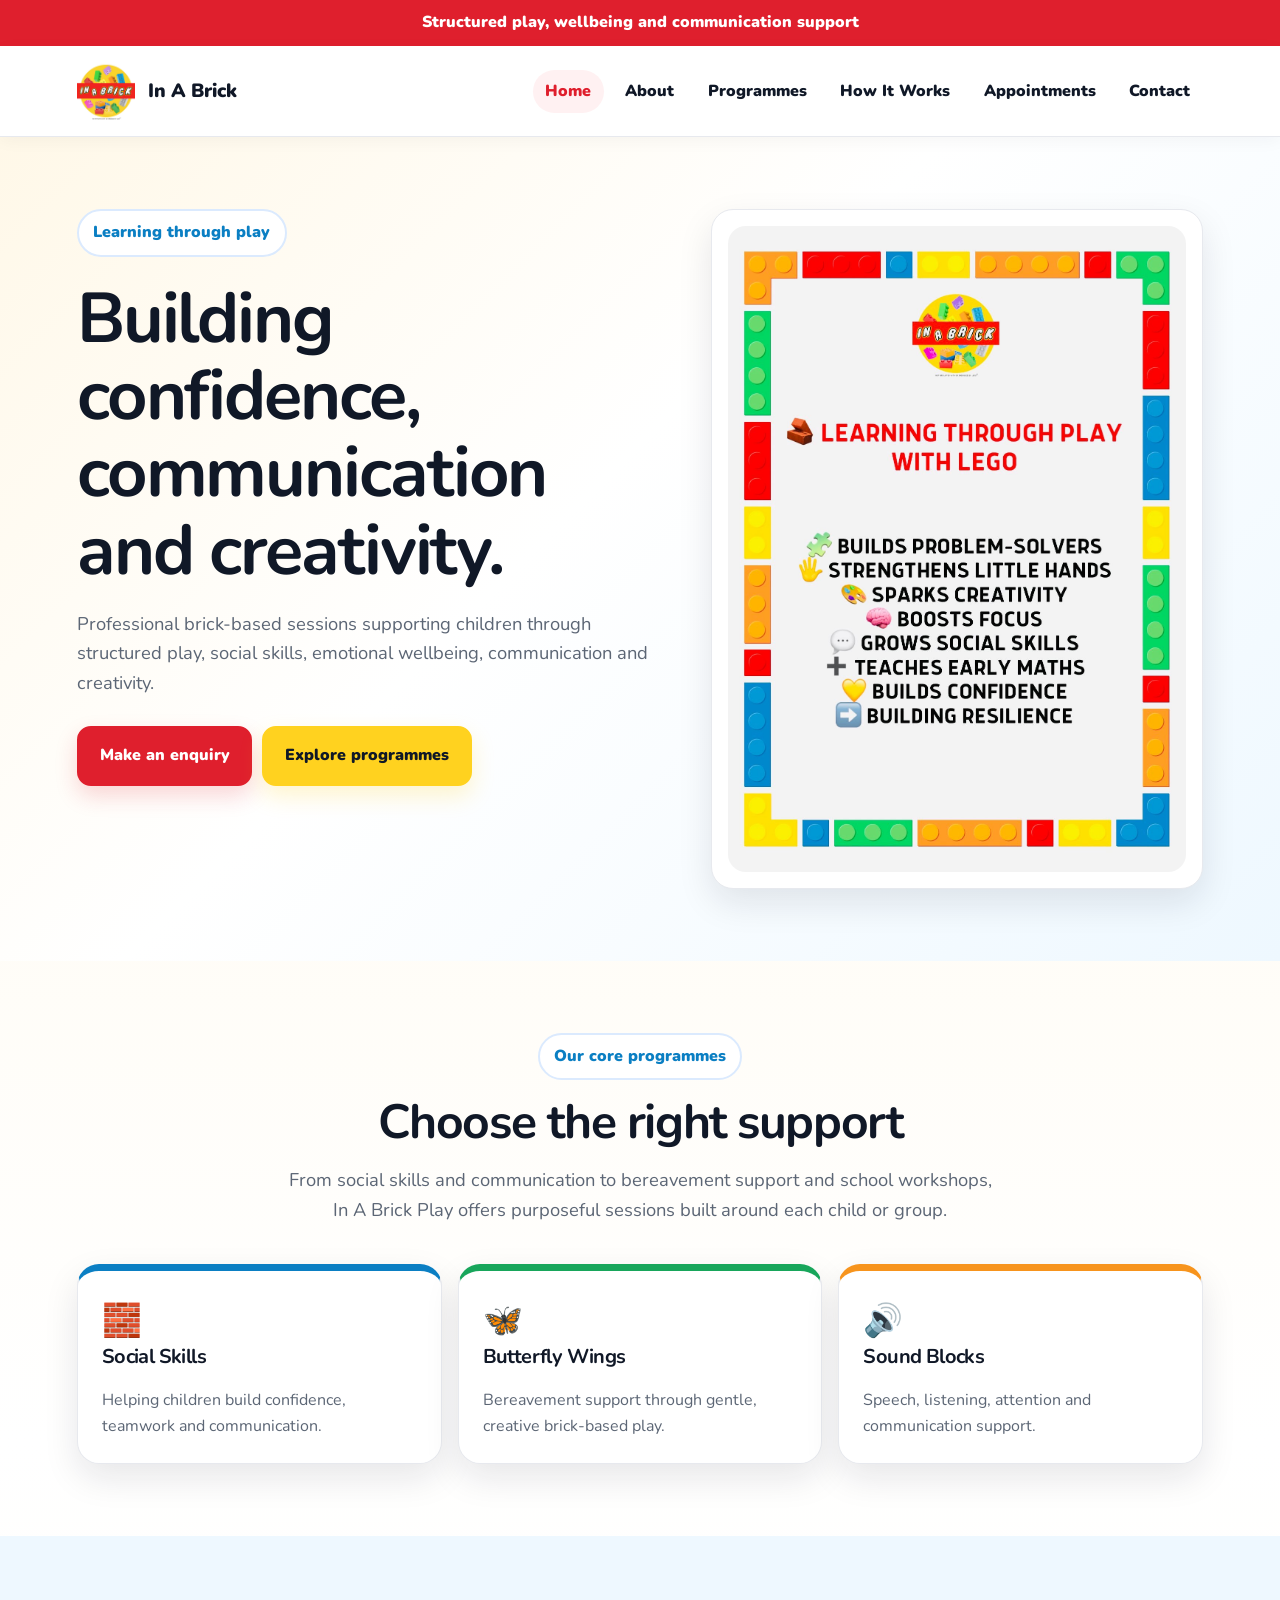
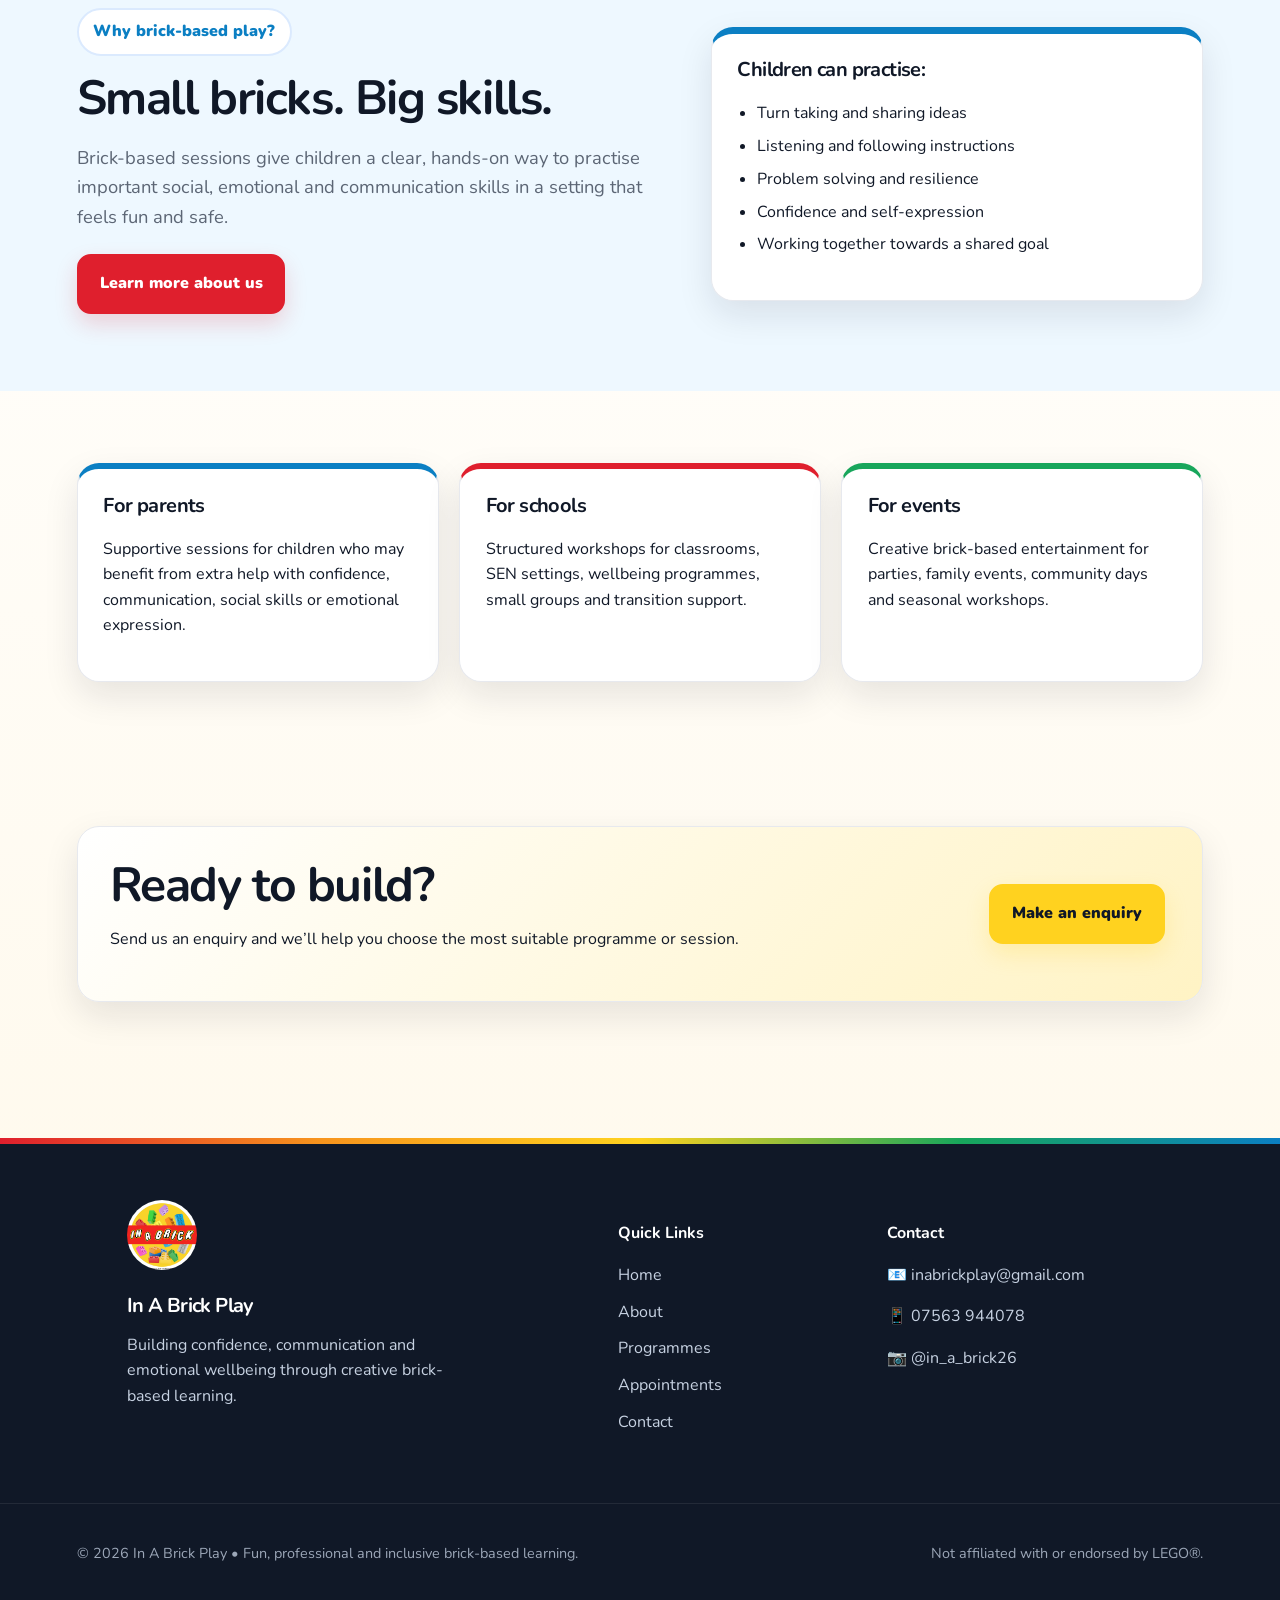
==== commit ea1d0897: "Fix HTML structure by closing body and html tags" ====
--- a/index.html
+++ b/index.html
@@ -225,4 +225,5 @@
 </div>
 
 </footer>
+</body>
 </html>
--- a/assets/style.css
+++ b/assets/style.css
@@ -322,14 +322,6 @@
   padding:3rem 6%;
   margin-top:3rem;
 }
-
-.footer .wrap{
-  display:flex;
-  justify-content:space-between;
-  gap:2rem;
-  flex-wrap:wrap;
-}
-
 .footer a{
   color:#fff;
 }
@@ -625,3 +617,132 @@
   border-color: var(--red);
   box-shadow: 0 10px 22px rgba(223,31,45,.18);
 }
+.footer{
+    background:#101827;
+    color:#fff;
+    margin-top:4rem;
+    padding:0;
+}
+
+.footer-top{
+    height:6px;
+    background:
+    linear-gradient(
+    90deg,
+    #df1f2d 0%,
+    #f7941d 25%,
+    #ffd21f 50%,
+    #18a65b 75%,
+    #0b7fc3 100%);
+}
+
+.footer-grid{
+    display:grid;
+    grid-template-columns:2fr 1fr 1.2fr;
+    gap:3rem;
+    padding:3.5rem 0;
+}
+
+.footer-brand img{
+    width:70px;
+    height:70px;
+    border-radius:50%;
+    margin-bottom:1rem;
+}
+
+.footer-brand h3{
+    color:#fff;
+    margin-bottom:.75rem;
+}
+
+.footer-brand p{
+    color:#c7d2e2;
+    max-width:320px;
+}
+
+.footer h4{
+    margin-bottom:1rem;
+    color:#fff;
+}
+
+.footer-links{
+    list-style:none;
+    padding:0;
+    margin:0;
+}
+
+.footer-links li{
+    margin:.7rem 0;
+}
+
+.footer-links a{
+    color:#c7d2e2;
+    text-decoration:none;
+}
+
+.footer-links a:hover{
+    color:#fff;
+}
+
+.footer-contact{
+    display:flex;
+    flex-direction:column;
+    gap:1rem;
+}
+
+.footer-contact a{
+    color:#c7d2e2;
+    text-decoration:none;
+}
+
+.footer-contact a:hover{
+    color:#fff;
+}
+
+.footer-bottom{
+    border-top:1px solid rgba(255,255,255,.08);
+    padding:1.5rem 6%;
+    display:flex;
+    justify-content:space-between;
+    flex-wrap:wrap;
+    color:#9ca7b8;
+    font-size:.9rem;
+}
+
+@media(max-width:800px){
+
+.footer-grid{
+    grid-template-columns:1fr;
+    text-align:center;
+}
+
+.footer-brand{
+    display:flex;
+    flex-direction:column;
+    align-items:center;
+}
+
+.footer-brand p{
+    max-width:100%;
+}
+
+.footer-bottom{
+    flex-direction:column;
+    gap:.5rem;
+    text-align:center;
+}
+
+}
+.footer .footer-grid{
+  display:grid !important;
+  grid-template-columns:2fr 1fr 1.2fr !important;
+  gap:3rem;
+  padding:3.5rem 6%;
+}
+
+@media(max-width:800px){
+  .footer .footer-grid{
+    grid-template-columns:1fr !important;
+    text-align:center;
+  }
+}
